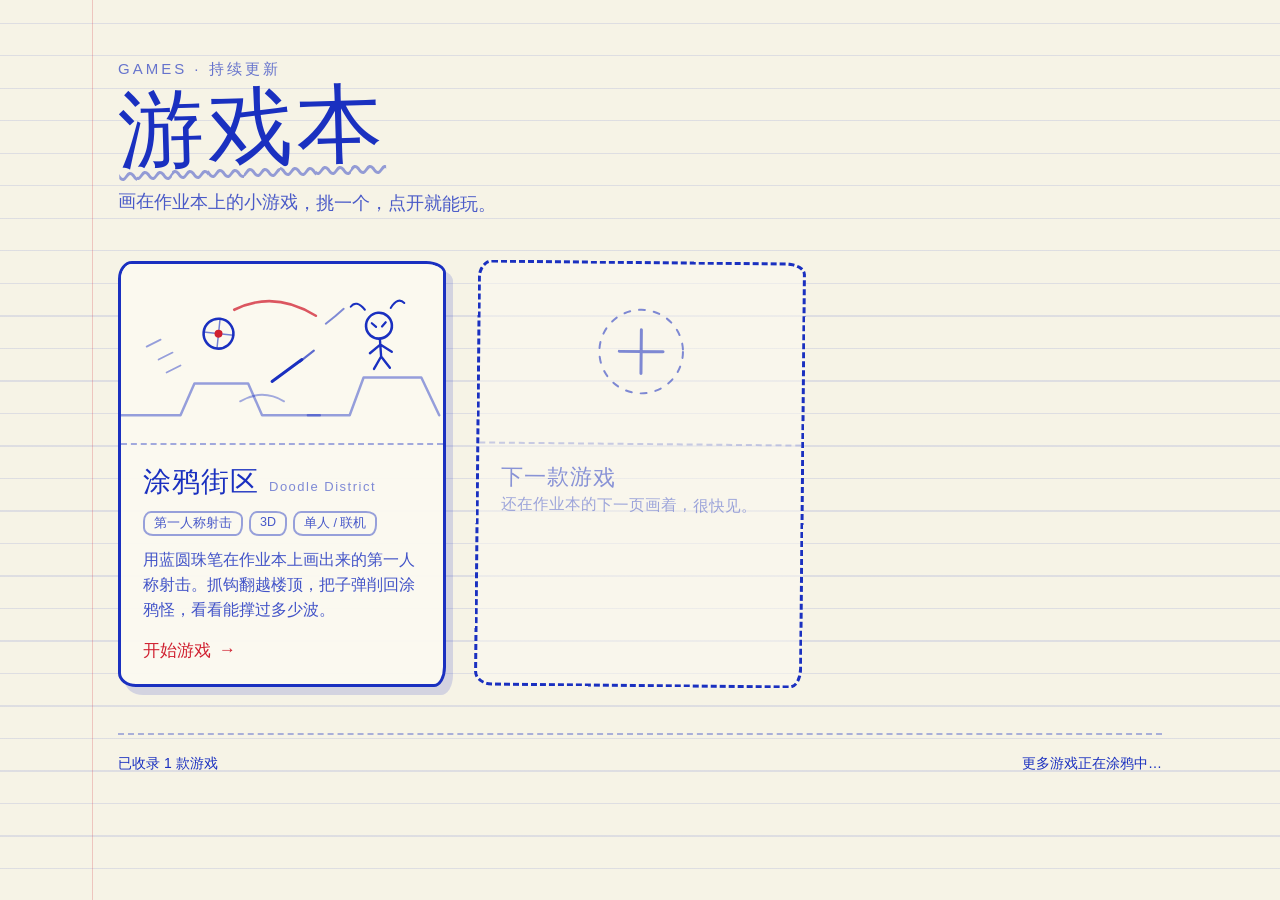
==== index.html @ 91bfc637 "更新索引样式" ====
<!DOCTYPE html>
<html lang="zh-CN">
<head>
<meta charset="utf-8">
<meta name="viewport" content="width=device-width, initial-scale=1">
<title>游戏本 · Games</title>
<meta name="description" content="画在作业本上的小游戏合集。">
<meta name="theme-color" content="#f6f3e6">
<link rel="icon" href="data:image/svg+xml,<svg xmlns='http://www.w3.org/2000/svg' viewBox='0 0 32 32'><rect width='32' height='32' rx='4' fill='%23f6f3e6'/><circle cx='16' cy='16' r='8' fill='none' stroke='%231a30c0' stroke-width='2'/><path d='M16 4v6M16 22v6M4 16h6M22 16h6' stroke='%231a30c0' stroke-width='2'/><circle cx='16' cy='16' r='2' fill='%23d02030'/></svg>">
<style>
:root {
  --ink: #1a30c0;
  --ink-soft: rgba(26, 48, 192, .16);
  --red: #d02030;
  --paper: #f6f3e6;
  --card: rgba(252, 250, 241, .93);
  --font: 'Comic Sans MS', 'Marker Felt', 'Segoe Print', 'Noto Sans SC', 'PingFang SC', 'Microsoft YaHei', sans-serif;
}

* { box-sizing: border-box; }

body {
  margin: 0;
  min-height: 100vh;
  color: var(--ink);
  font-family: var(--font);
  background-color: var(--paper);
  background-image:
    linear-gradient(90deg, rgba(208, 32, 48, .22) 0 1.5px, transparent 1.5px),
    repeating-linear-gradient(0deg, transparent 0 31px, rgba(26, 48, 192, .11) 31px 32.5px);
  background-position: 92px 0, 0 0;
  background-repeat: no-repeat, repeat;
  -webkit-font-smoothing: antialiased;
}

.wrap {
  max-width: 1100px;
  margin: 0 auto;
  padding: 60px 28px 48px;
}

header {
  margin-bottom: 44px;
  animation: settle .5s ease-out both;
}

.kicker {
  font-size: 15px;
  letter-spacing: 3px;
  opacity: .65;
  margin-bottom: 6px;
}

h1 {
  margin: 0;
  font-size: clamp(46px, 8vw, 86px);
  line-height: 1.05;
  letter-spacing: 3px;
  font-weight: normal;
  transform: rotate(-1.6deg);
  transform-origin: left center;
  text-decoration: underline wavy rgba(26, 48, 192, .45);
  text-decoration-thickness: 3px;
  text-underline-offset: 12px;
}

.sub {
  margin: 18px 0 0;
  font-size: 18px;
  opacity: .78;
  transform: rotate(.4deg);
}

.grid {
  display: grid;
  grid-template-columns: repeat(auto-fill, minmax(300px, 1fr));
  gap: 30px;
}

.card {
  display: flex;
  flex-direction: column;
  color: var(--ink);
  text-decoration: none;
  background: var(--card);
  border: 3px solid var(--ink);
  border-radius: 14px 20px 12px 18px / 18px 12px 20px 14px;
  box-shadow: 7px 8px 0 var(--ink-soft);
  overflow: hidden;
  transform: rotate(var(--tilt, -.5deg));
  transition: transform .22s ease, box-shadow .22s ease;
  animation: settle .55s ease-out both;
}

.grid > .card:nth-child(3n+2) { --tilt: .55deg; }
.grid > .card:nth-child(3n) { --tilt: -.15deg; }

.card:not(.ghost):hover,
.card:not(.ghost):focus-visible {
  transform: rotate(0deg) translateY(-7px);
  box-shadow: 12px 16px 0 rgba(26, 48, 192, .18);
  outline: none;
}

.card:not(.ghost):focus-visible {
  outline: 3px dashed var(--red);
  outline-offset: 4px;
}

.thumb {
  position: relative;
  aspect-ratio: 16 / 9;
  background: #fbf9ef;
  border-bottom: 2px dashed rgba(26, 48, 192, .4);
  overflow: hidden;
  display: flex;
  align-items: center;
  justify-content: center;
}

.thumb svg { width: 100%; height: 100%; display: block; }

.body { padding: 18px 22px 22px; }

.name {
  display: flex;
  align-items: baseline;
  gap: 10px;
  flex-wrap: wrap;
}

.name h2 {
  margin: 0;
  font-size: 28px;
  font-weight: normal;
  letter-spacing: 1px;
}

.name span {
  font-size: 13px;
  letter-spacing: 1.5px;
  opacity: .55;
}

.tags {
  display: flex;
  flex-wrap: wrap;
  gap: 6px;
  margin: 10px 0 12px;
}

.tag {
  font-size: 12.5px;
  padding: 2px 9px;
  border: 2px solid rgba(26, 48, 192, .55);
  border-radius: 8px 11px 7px 10px / 10px 7px 11px 8px;
  opacity: .8;
}

.desc {
  margin: 0;
  font-size: 15.5px;
  line-height: 1.6;
  opacity: .82;
}

.go {
  margin-top: 16px;
  font-size: 17px;
  color: var(--red);
  display: inline-flex;
  align-items: center;
  gap: 8px;
}

.go .arrow { transition: transform .22s ease; }
.card:hover .go .arrow,
.card:focus-visible .go .arrow { transform: translateX(5px); }

.ghost {
  border-style: dashed;
  background: rgba(252, 250, 241, .5);
  box-shadow: none;
  cursor: default;
}

.ghost .thumb {
  border-bottom-color: rgba(26, 48, 192, .22);
  background: transparent;
}

.ghost .body { opacity: .5; }
.ghost .name h2 { font-size: 22px; }

footer {
  margin-top: 46px;
  padding-top: 20px;
  border-top: 2px dashed rgba(26, 48, 192, .35);
  display: flex;
  justify-content: space-between;
  gap: 16px;
  flex-wrap: wrap;
  font-size: 14px;
  opacity: .6;
  animation: settle .6s .2s ease-out both;
}

@keyframes settle {
  from { opacity: 0; transform: translateY(14px) rotate(var(--tilt, 0deg)); }
  to   { opacity: 1; transform: translateY(0) rotate(var(--tilt, 0deg)); }
}

@media (prefers-reduced-motion: reduce) {
  *, *::before, *::after { animation: none !important; transition: none !important; }
}

@media (max-width: 640px) {
  body { background-position: 42px 0, 0 0; }
  .wrap { padding: 40px 18px 36px; }
  .grid { grid-template-columns: 1fr; gap: 24px; }
  header { margin-bottom: 32px; }
}
</style>
</head>
<body>
<main class="wrap">
  <header>
    <div class="kicker">GAMES · 持续更新</div>
    <h1>游戏本</h1>
    <p class="sub">画在作业本上的小游戏，挑一个，点开就能玩。</p>
  </header>

  <section class="grid" id="grid" aria-label="游戏列表"></section>

  <footer>
    <span id="count"></span>
    <span>更多游戏正在涂鸦中…</span>
  </footer>
</main>

<script>
/* 新增游戏：在 GAMES 里加一项即可。href 指向游戏目录（目录里放 index.html）。 */
const GAMES = [
  {
    title: '涂鸦街区',
    en: 'Doodle District',
    desc: '用蓝圆珠笔在作业本上画出来的第一人称射击。抓钩翻越楼顶，把子弹削回涂鸦怪，看看能撑过多少波。',
    tags: ['第一人称射击', '3D', '单人 / 联机'],
    href: './doodleshooter/',
    art: 'shooter'
  }
];

function art(name) {
  if (name === 'shooter') {
    return `<svg viewBox="0 0 320 180" aria-hidden="true">
      <g fill="none" stroke="#1a30c0" stroke-linecap="round" stroke-linejoin="round">
        <path d="M-4 152 L58 152 L72 120 L126 120 L140 152 L198 152" stroke-width="2.5" opacity=".45"/>
        <path d="M186 152 L228 152 L242 114 L300 114 L318 152" stroke-width="2.5" opacity=".45"/>
        <path d="M118 138 q22 -13 44 0" stroke-width="2" opacity=".4"/>
        <path d="M36 96 l14 -7 M44 109 l14 -7 M24 83 l14 -7" stroke-width="1.8" opacity=".45"/>
        <g transform="rotate(-4 258 70)">
          <circle cx="258" cy="62" r="13" stroke-width="2.6"/>
          <path d="M251 59 l4 4 M265 59 l-4 4" stroke-width="2.2"/>
          <path d="M258 75 v18 M258 81 l-11 8 M258 81 l11 8 M258 93 l-8 12 M258 93 l8 12" stroke-width="2.4"/>
          <path d="M245 45 q-8 -11 -14 -4 M271 45 q8 -11 14 -4" stroke-width="2"/>
        </g>
        <g transform="rotate(6 96 72)">
          <circle cx="96" cy="70" r="15" stroke-width="2.6"/>
          <path d="M96 55 v30 M81 70 h30" stroke-width="1.5" opacity=".6"/>
          <circle cx="96" cy="70" r="4" fill="#d02030" stroke="none"/>
        </g>
        <path d="M112 46 q40 -20 82 6" stroke="#d02030" stroke-width="2.6" opacity=".75"/>
        <path d="M150 118 l30 -22" stroke-width="3"/>
        <path d="M178 98 l14 -11" stroke-width="2.2" opacity=".7"/>
        <path d="M204 60 l10 -8 M214 52 l8 -7" stroke-width="2" opacity=".55"/>
      </g>
    </svg>`;
  }
  return `<svg viewBox="0 0 320 180" aria-hidden="true">
    <g fill="none" stroke="#1a30c0" stroke-linecap="round" stroke-linejoin="round">
      <circle cx="160" cy="88" r="34" stroke-width="3"/>
      <path d="M160 34 v18 M160 124 v18 M106 88 h18 M196 88 h18" stroke-width="2.2" opacity=".6"/>
      <circle cx="160" cy="88" r="6" fill="#d02030" stroke="none"/>
    </g>
  </svg>`;
}

const grid = document.getElementById('grid');

grid.innerHTML = GAMES.map((g, i) => `
  <a class="card" href="${g.href}" style="animation-delay:${i * 70}ms" aria-label="${g.title}">
    <div class="thumb">${art(g.art)}</div>
    <div class="body">
      <div class="name"><h2>${g.title}</h2><span>${g.en || ''}</span></div>
      <div class="tags">${(g.tags || []).map(t => `<span class="tag">${t}</span>`).join('')}</div>
      <p class="desc">${g.desc}</p>
      <div class="go">开始游戏 <span class="arrow">→</span></div>
    </div>
  </a>`).join('') + `
  <div class="card ghost" style="animation-delay:${GAMES.length * 70}ms">
    <div class="thumb">
      <svg viewBox="0 0 320 180" aria-hidden="true">
        <g fill="none" stroke="#1a30c0" stroke-linecap="round" stroke-linejoin="round" opacity=".55">
          <path d="M160 66 v44 M138 88 h44" stroke-width="3"/>
          <circle cx="160" cy="88" r="42" stroke-width="2" stroke-dasharray="6 9"/>
        </g>
      </svg>
    </div>
    <div class="body">
      <div class="name"><h2>下一款游戏</h2></div>
      <p class="desc">还在作业本的下一页画着，很快见。</p>
    </div>
  </div>`;

document.getElementById('count').textContent = `已收录 ${GAMES.length} 款游戏`;
</script>
</body>
</html>
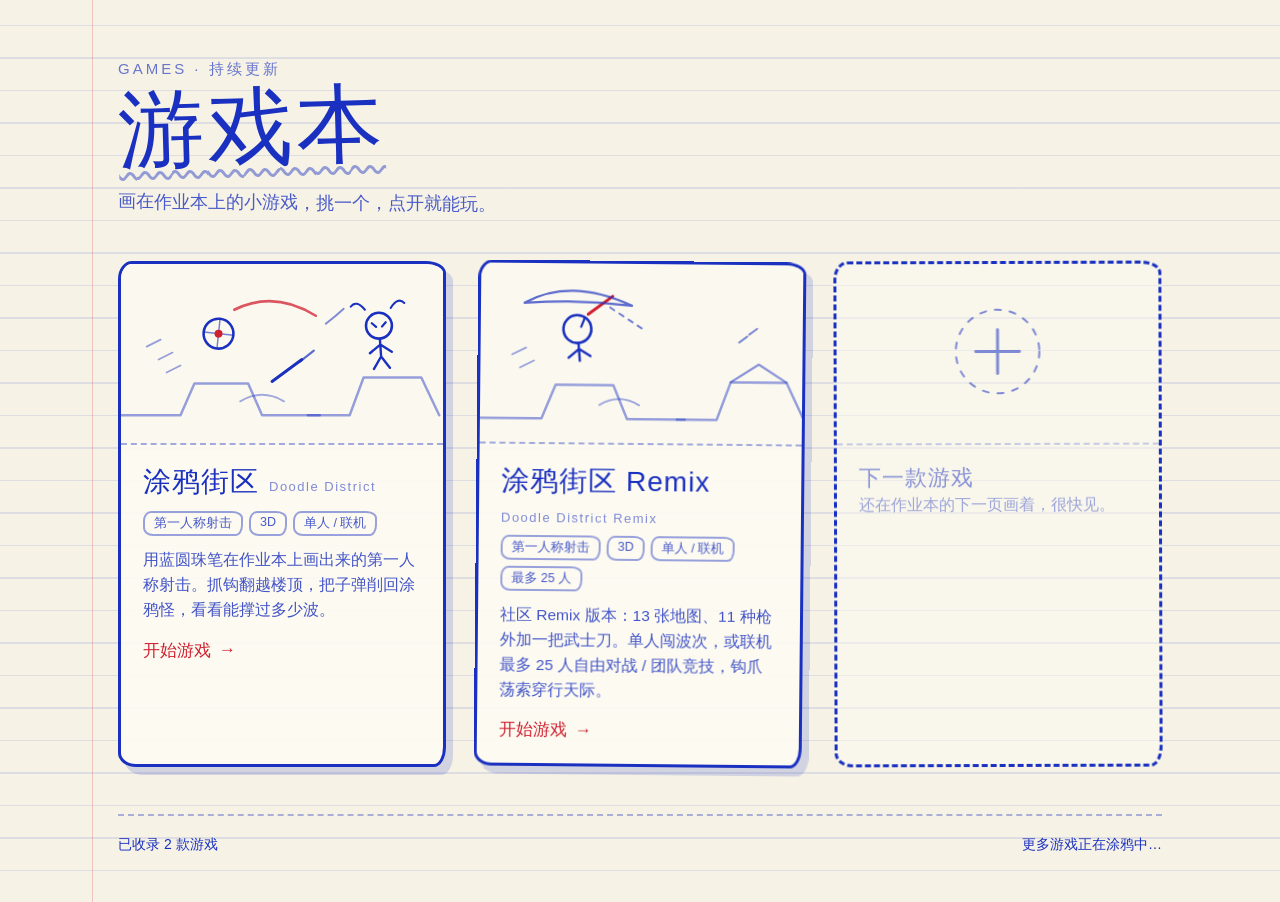
==== commit 0036c4ee: "增加新游戏" ====
--- a/index.html
+++ b/index.html
@@ -248,10 +248,38 @@
     tags: ['第一人称射击', '3D', '单人 / 联机'],
     href: './doodleshooter/',
     art: 'shooter'
+  },
+  {
+    title: '涂鸦街区 Remix',
+    en: 'Doodle District Remix',
+    desc: '社区 Remix 版本：13 张地图、11 种枪外加一把武士刀。单人闯波次，或联机最多 25 人自由对战 / 团队竞技，钩爪荡索穿行天际。',
+    tags: ['第一人称射击', '3D', '单人 / 联机', '最多 25 人'],
+    href: './doodleshooter-remix/',
+    art: 'shooter-remix'
   }
 ];
 
 function art(name) {
+  if (name === 'shooter-remix') {
+    return `<svg viewBox="0 0 320 180" aria-hidden="true">
+      <g fill="none" stroke="#1a30c0" stroke-linecap="round" stroke-linejoin="round">
+        <path d="M-4 156 L60 156 L74 122 L132 122 L146 156 L204 156" stroke-width="2.5" opacity=".45"/>
+        <path d="M196 156 L236 156 L250 118 L306 118 L324 156" stroke-width="2.5" opacity=".45"/>
+        <path d="M250 118 L278 100 L306 118" stroke-width="2.2" opacity=".5"/>
+        <path d="M118 142 q20 -12 40 0" stroke-width="2" opacity=".4"/>
+        <path d="M30 92 l14 -7 M38 105 l14 -7" stroke-width="1.8" opacity=".45"/>
+        <g transform="rotate(-5 96 74)">
+          <circle cx="96" cy="66" r="14" stroke-width="2.6"/>
+          <path d="M96 80 v18 M96 86 l-11 8 M96 86 l11 8" stroke-width="2.4"/>
+          <path d="M108 52 l26 -16" stroke="#d02030" stroke-width="3"/>
+          <path d="M104 56 l-4 8" stroke-width="2.2"/>
+        </g>
+        <path d="M42 40 q46 -26 108 2 q-54 -6 -108 -2 Z" stroke-width="2.2" opacity=".7"/>
+        <path d="M128 44 l34 22" stroke-width="2" stroke-dasharray="5 6" opacity=".6"/>
+        <path d="M258 78 l8 -6 M268 70 l8 -6" stroke-width="2" opacity=".55"/>
+      </g>
+    </svg>`;
+  }
   if (name === 'shooter') {
     return `<svg viewBox="0 0 320 180" aria-hidden="true">
       <g fill="none" stroke="#1a30c0" stroke-linecap="round" stroke-linejoin="round">
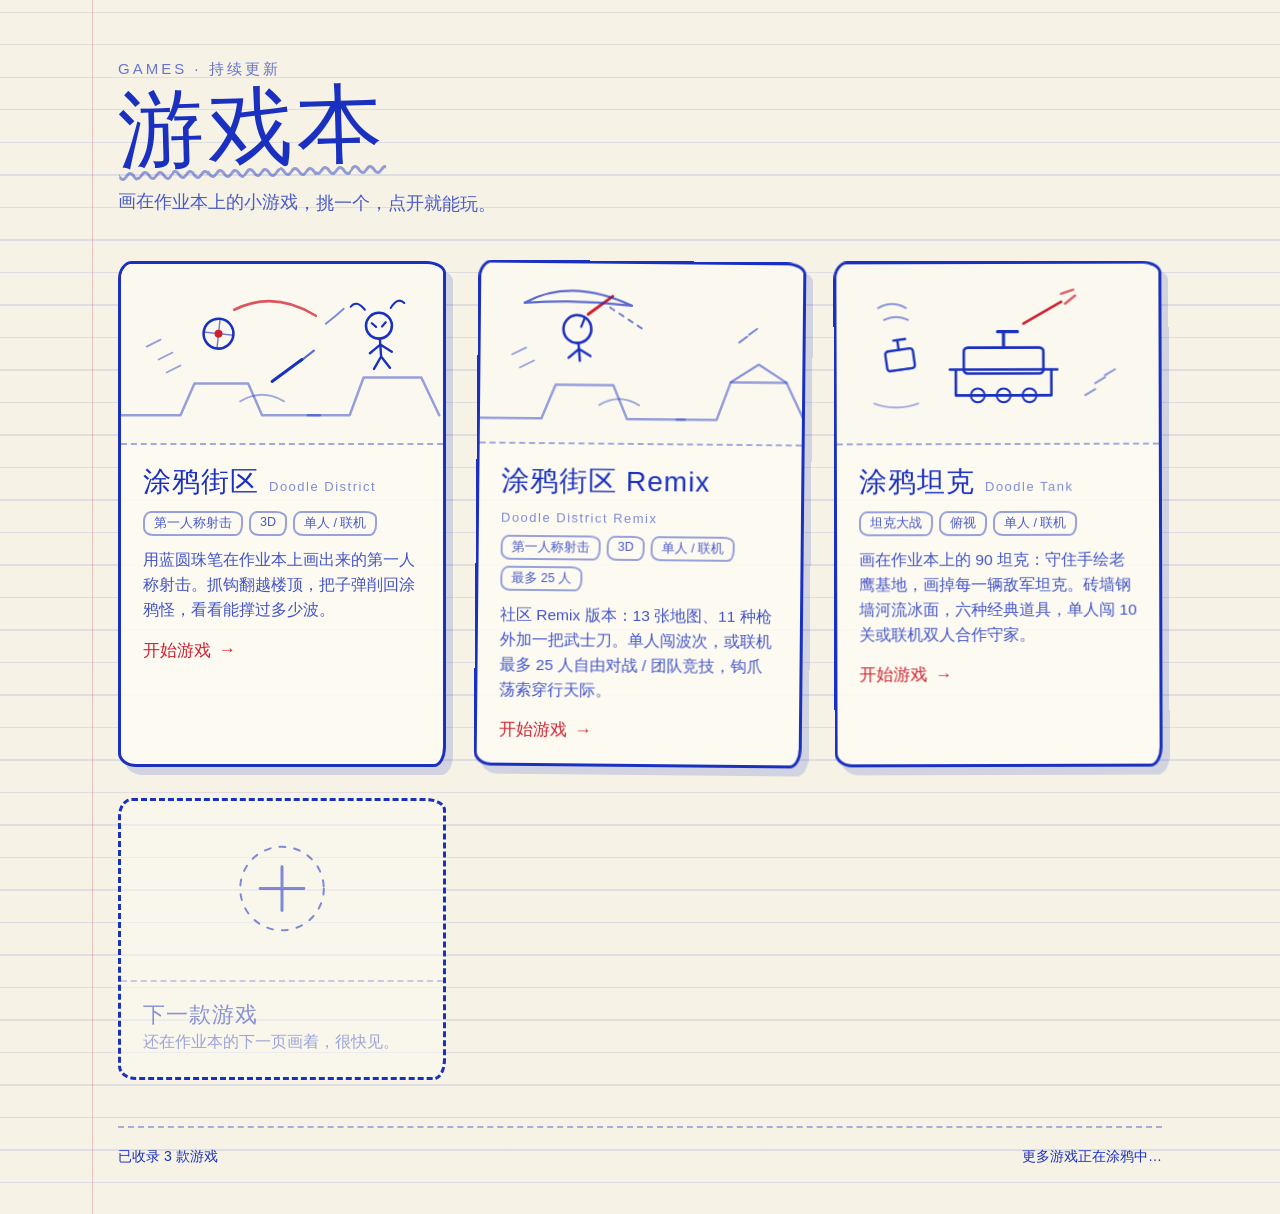
==== commit 6c47556b: "新增90坦克" ====
--- a/index.html
+++ b/index.html
@@ -256,10 +256,42 @@
     tags: ['第一人称射击', '3D', '单人 / 联机', '最多 25 人'],
     href: './doodleshooter-remix/',
     art: 'shooter-remix'
+  },
+  {
+    title: '涂鸦坦克',
+    en: 'Doodle Tank',
+    desc: '画在作业本上的 90 坦克：守住手绘老鹰基地，画掉每一辆敌军坦克。砖墙钢墙河流冰面，六种经典道具，单人闯 10 关或联机双人合作守家。',
+    tags: ['坦克大战', '俯视', '单人 / 联机'],
+    href: './doodletank/',
+    art: 'tank'
   }
 ];
 
 function art(name) {
+  if (name === 'tank') {
+    return `<svg viewBox="0 0 320 180" aria-hidden="true">
+      <g fill="none" stroke="#1a30c0" stroke-linecap="round" stroke-linejoin="round">
+        <path d="M118 132 h96 M118 132 v-26 h96 v26 M112 106 h108" stroke-width="2.6"/>
+        <rect x="126" y="84" width="80" height="26" rx="4" stroke-width="2.6"/>
+        <path d="M166 84 v-16 M160 68 h20" stroke-width="3.2"/>
+        <circle cx="140" cy="132" r="7" stroke-width="2"/>
+        <circle cx="166" cy="132" r="7" stroke-width="2"/>
+        <circle cx="192" cy="132" r="7" stroke-width="2"/>
+        <path d="M40 44 q14 -8 28 0 M46 56 q12 -6 24 0" stroke-width="2" opacity=".5"/>
+        <g stroke="#d02030" stroke-width="2.6">
+          <path d="M186 60 l38 -22"/>
+          <path d="M224 30 l12 -4 M228 40 l10 -8" opacity=".7"/>
+        </g>
+        <g transform="rotate(-8 62 96)">
+          <rect x="48" y="86" width="28" height="20" rx="3" stroke-width="2.4"/>
+          <path d="M62 86 v-10 M58 76 h12" stroke-width="2.4"/>
+          <path d="M50 106 h24" stroke-width="2" opacity=".6"/>
+        </g>
+        <path d="M258 120 l10 -6 M268 112 l10 -6 M248 132 l10 -6" stroke-width="2" opacity=".5"/>
+        <path d="M36 140 q22 8 44 0" stroke-width="2" opacity=".4"/>
+      </g>
+    </svg>`;
+  }
   if (name === 'shooter-remix') {
     return `<svg viewBox="0 0 320 180" aria-hidden="true">
       <g fill="none" stroke="#1a30c0" stroke-linecap="round" stroke-linejoin="round">
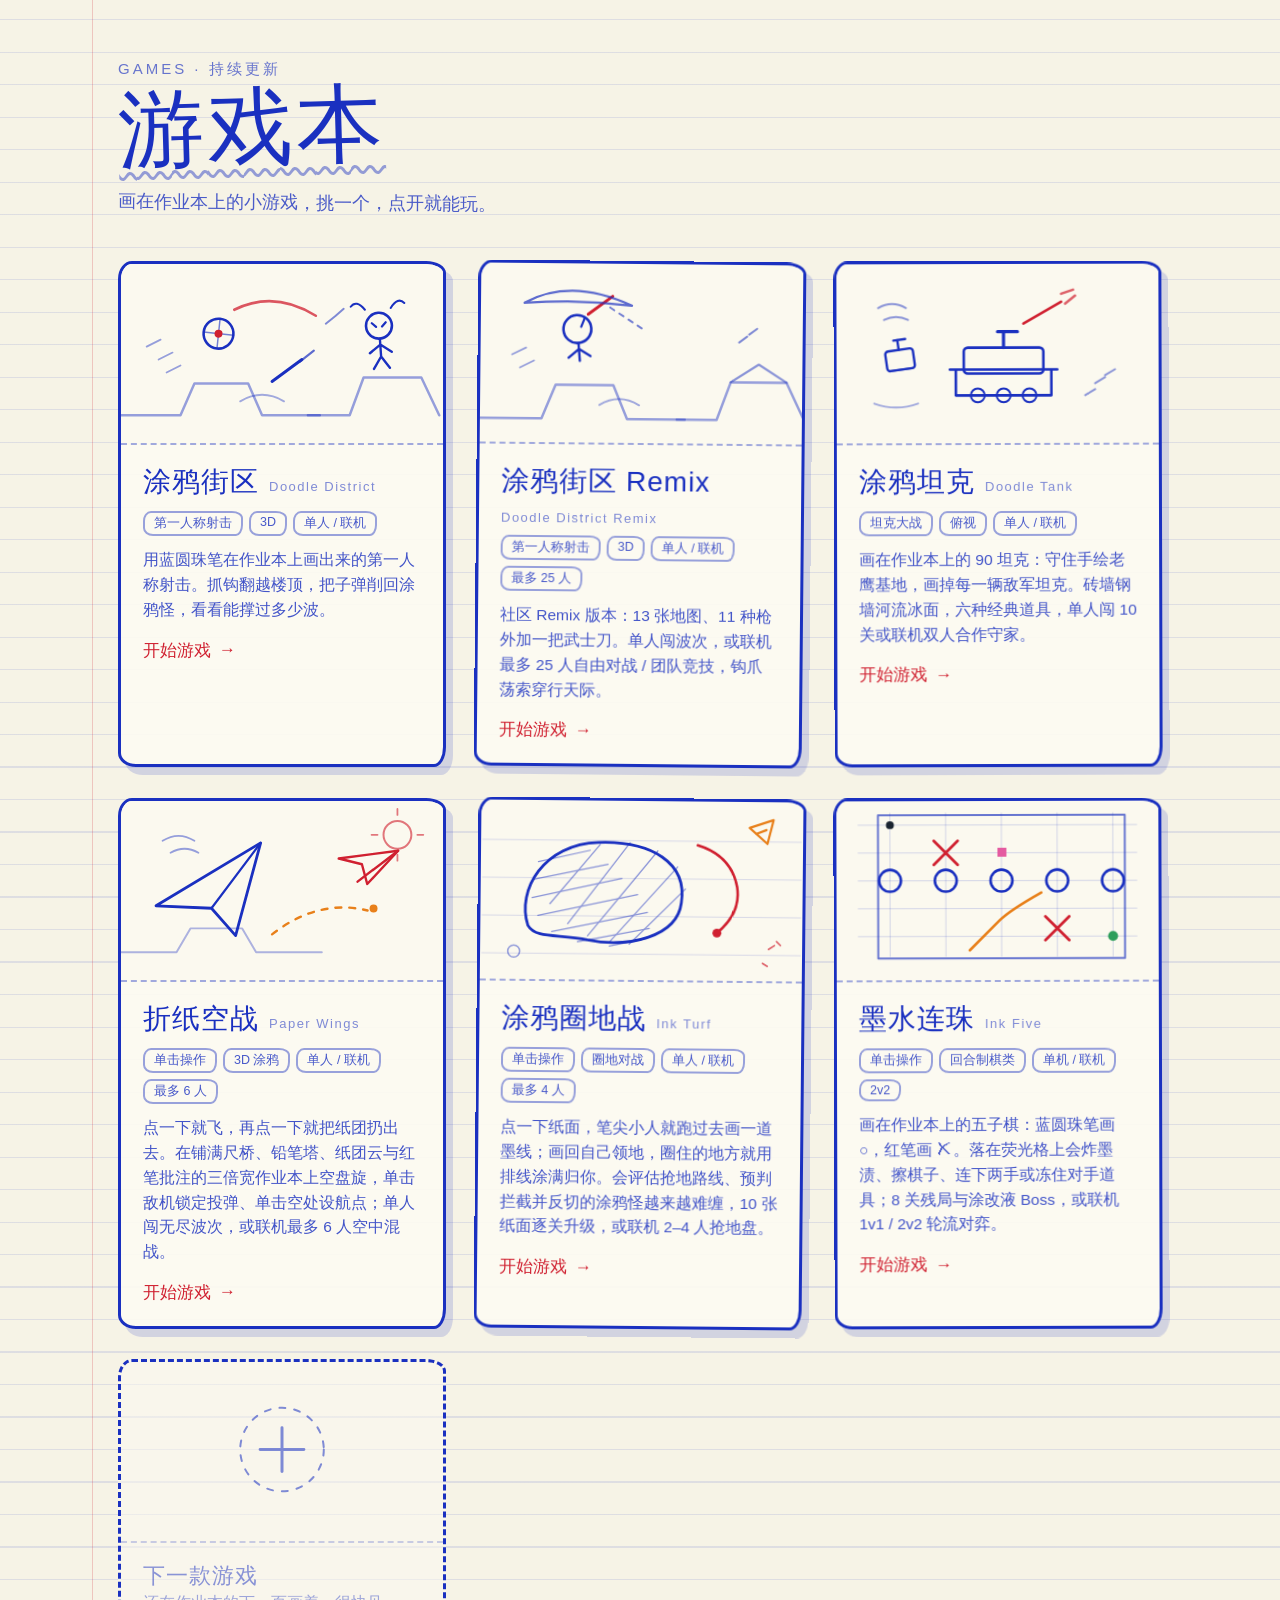
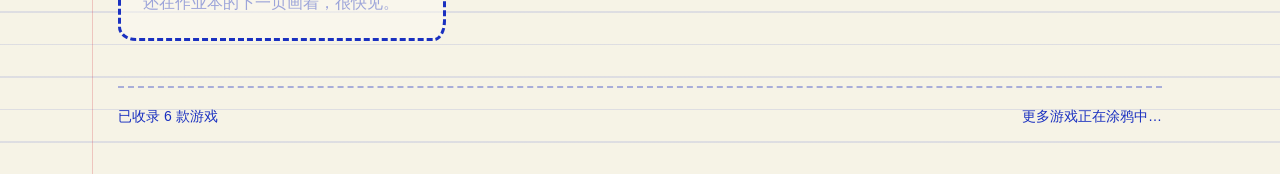
==== commit 6ac68ae2: "更新新游戏" ====
--- a/index.html
+++ b/index.html
@@ -264,10 +264,88 @@
     tags: ['坦克大战', '俯视', '单人 / 联机'],
     href: './doodletank/',
     art: 'tank'
+  },
+  {
+    title: '折纸空战',
+    en: 'Paper Wings',
+    desc: '点一下就飞，再点一下就把纸团扔出去。在铺满尺桥、铅笔塔、纸团云与红笔批注的三倍宽作业本上空盘旋，单击敌机锁定投弹、单击空处设航点；单人闯无尽波次，或联机最多 6 人空中混战。',
+    tags: ['单击操作', '3D 涂鸦', '单人 / 联机', '最多 6 人'],
+    href: './paperwings/',
+    art: 'paperwings'
+  },
+  {
+    title: '涂鸦圈地战',
+    en: 'Ink Turf',
+    desc: '点一下纸面，笔尖小人就跑过去画一道墨线；画回自己领地，圈住的地方就用排线涂满归你。会评估抢地路线、预判拦截并反切的涂鸦怪越来越难缠，10 张纸面逐关升级，或联机 2–4 人抢地盘。',
+    tags: ['单击操作', '圈地对战', '单人 / 联机', '最多 4 人'],
+    href: './inkturf/',
+    art: 'inkturf'
+  },
+  {
+    title: '墨水连珠',
+    en: 'Ink Five',
+    desc: '画在作业本上的五子棋：蓝圆珠笔画 ○，红笔画 ✗。落在荧光格上会炸墨渍、擦棋子、连下两手或冻住对手道具；8 关残局与涂改液 Boss，或联机 1v1 / 2v2 轮流对弈。',
+    tags: ['单击操作', '回合制棋类', '单机 / 联机', '2v2'],
+    href: './inkfive/',
+    art: 'inkfive'
   }
 ];
 
 function art(name) {
+  if (name === 'inkfive') {
+    return `<svg viewBox="0 0 320 180" aria-hidden="true">
+      <g fill="none" stroke="#1a30c0" stroke-linecap="round" stroke-linejoin="round">
+        <path d="M20 24 H300 M20 52 H300 M20 80 H300 M20 108 H300 M20 136 H300" stroke-width="1" opacity=".18"/>
+        <path d="M52 12 V156 M108 12 V156 M164 12 V156 M220 12 V156 M276 12 V156" stroke-width="1" opacity=".18"/>
+        <path d="M40 14 V158 M288 14 V158 M40 14 H288 M40 158 H288" stroke-width="2" opacity=".65"/>
+        <g stroke-width="2.6"><circle cx="52" cy="80" r="11"/><circle cx="108" cy="80" r="11"/><circle cx="164" cy="80" r="11"/><circle cx="220" cy="80" r="11"/><circle cx="276" cy="80" r="11"/></g>
+        <path d="M96 40 l24 24 M120 40 l-24 24" stroke="#d02030" stroke-width="2.8"/>
+        <path d="M208 116 l24 24 M232 116 l-24 24" stroke="#d02030" stroke-width="2.8"/>
+        <path d="M132 150 q16 -16 30 -30 q10 -10 42 -28" stroke="#e8801a" stroke-width="2.6"/>
+        <rect x="160" y="47" width="9" height="9" fill="#e45aa0" stroke="none"/>
+        <circle cx="276" cy="136" r="5" fill="#2e9e5b" stroke="none"/>
+        <circle cx="52" cy="24" r="4" fill="#1a2430" stroke="none"/>
+      </g>
+    </svg>`;
+  }
+  if (name === 'inkturf') {
+    return `<svg viewBox="0 0 320 180" aria-hidden="true">
+      <g fill="none" stroke="#1a30c0" stroke-linecap="round" stroke-linejoin="round">
+        <path d="M0 40 H320 M0 78 H320 M0 116 H320 M0 154 H320" stroke-width="1" opacity=".16"/>
+        <path d="M46 126 C34 90 62 44 116 42 C170 40 206 62 200 102 C196 136 148 148 106 140 C78 134 54 140 46 126 Z" stroke-width="2.8"/>
+        <g stroke-width="1.25" opacity=".5">
+          <path d="M56 62 l52 -12 M50 80 l76 -16 M50 98 l90 -20 M56 116 l100 -22 M70 132 l96 -20 M96 142 l72 -14 M128 146 l38 -8"/>
+          <path d="M118 44 l-50 60 M148 42 l-62 82 M176 50 l-70 86 M196 66 l-68 76 M204 88 l-56 56"/>
+        </g>
+        <path d="M216 44 q34 10 40 42 q4 26 -20 46" stroke="#d02030" stroke-width="2.6"/>
+        <circle cx="236" cy="132" r="4.5" fill="#d02030" stroke="none"/>
+        <g stroke="#e8801a" stroke-width="2.2"><path d="M268 26 l24 -8 l-6 24 Z"/><path d="M275 32 l10 -4"/></g>
+        <circle cx="32" cy="152" r="6" stroke-width="1.6" opacity=".45"/>
+        <path d="M288 148 l6 -4 M296 140 l4 4 M282 162 l5 3" stroke="#d02030" stroke-width="1.6" opacity=".7"/>
+      </g>
+    </svg>`;
+  }
+  if (name === 'paperwings') {
+    return `<svg viewBox="0 0 320 180" aria-hidden="true">
+      <g fill="none" stroke="#1a30c0" stroke-linecap="round" stroke-linejoin="round">
+        <path d="M-4 152 L54 152 L68 128 L120 128 L134 152 L200 152" stroke-width="2" opacity=".35"/>
+        <g transform="rotate(-12 96 92)">
+          <path d="M32 92 L148 52 L104 138 L86 106 Z" stroke-width="2.8"/>
+          <path d="M86 106 L148 52" stroke-width="2.2"/>
+          <path d="M32 92 L86 106" stroke-width="1.6" opacity=".6"/>
+        </g>
+        <path d="M150 134 q46 -36 96 -24" stroke="#e8801a" stroke-width="2.4" stroke-dasharray="6 8"/>
+        <circle cx="252" cy="108" r="4" fill="#e8801a" stroke="none"/>
+        <g stroke="#d02030" stroke-width="2.4" transform="rotate(14 250 66)">
+          <path d="M216 66 l56 -22 l-22 40 l-10 -18 Z"/>
+          <path d="M240 84 l32 -40"/>
+        </g>
+        <path d="M40 40 q16 -10 32 0 M48 52 q14 -8 28 0" stroke-width="1.8" opacity=".45"/>
+        <circle cx="276" cy="34" r="14" stroke="#d02030" stroke-width="2" opacity=".6"/>
+        <path d="M276 14 v-6 M276 54 v6 M256 34 h-6 M296 34 h6" stroke="#d02030" stroke-width="1.8" opacity=".6"/>
+      </g>
+    </svg>`;
+  }
   if (name === 'tank') {
     return `<svg viewBox="0 0 320 180" aria-hidden="true">
       <g fill="none" stroke="#1a30c0" stroke-linecap="round" stroke-linejoin="round">
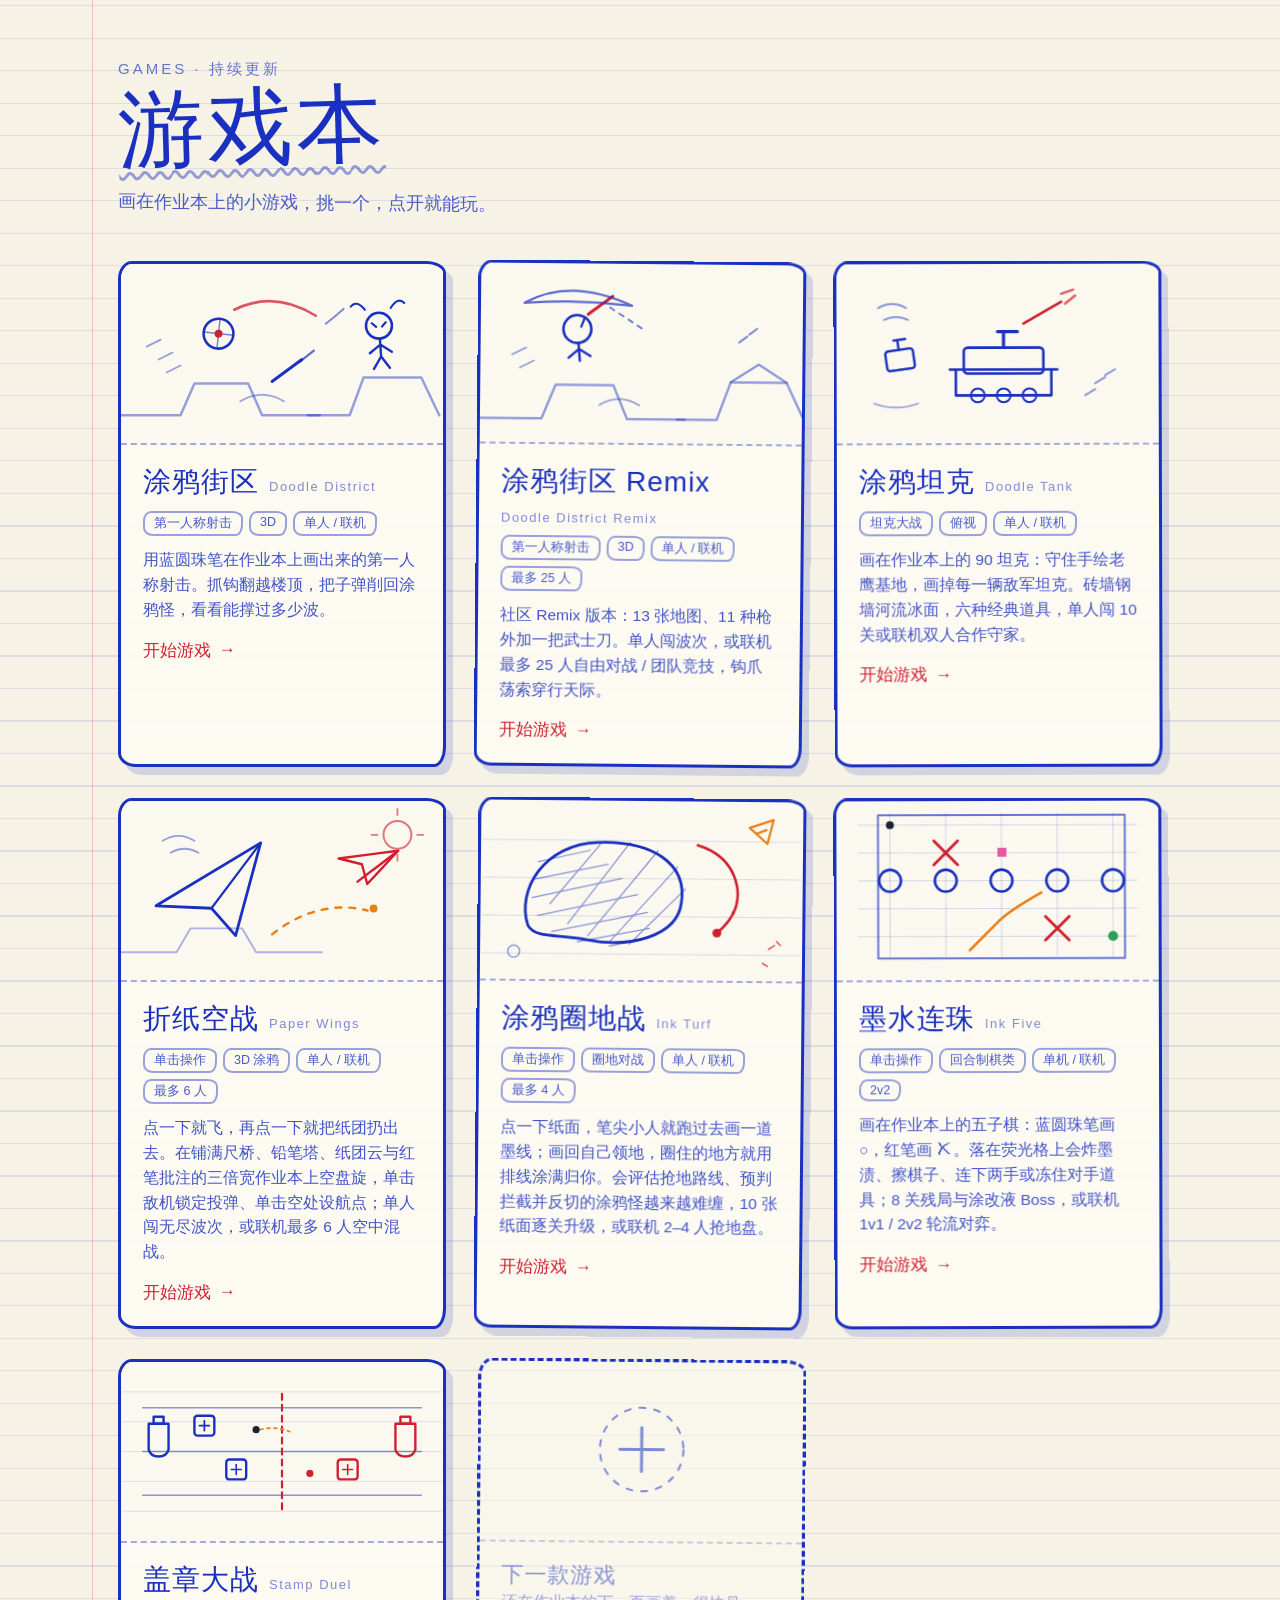
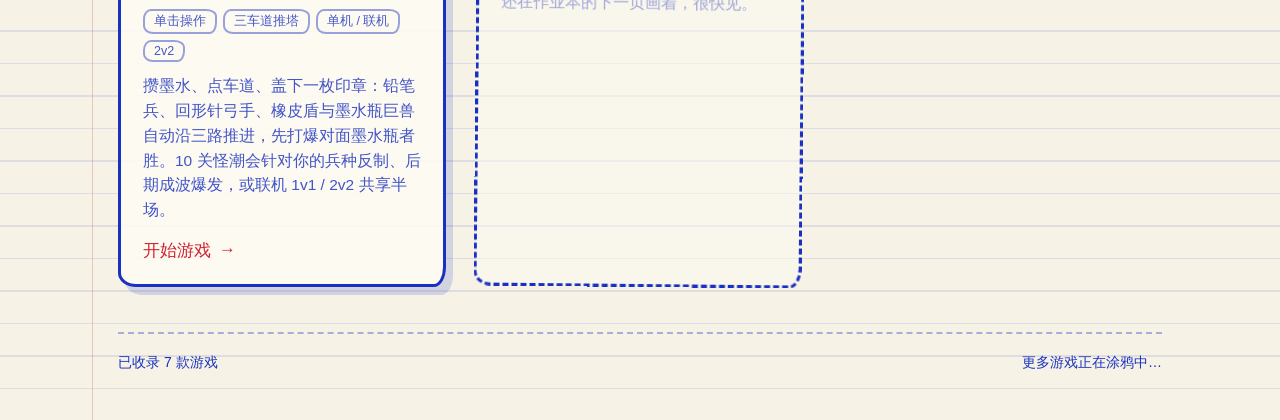
==== commit 5a7b2a53: "新增盖章大战游戏" ====
--- a/index.html
+++ b/index.html
@@ -288,10 +288,38 @@
     tags: ['单击操作', '回合制棋类', '单机 / 联机', '2v2'],
     href: './inkfive/',
     art: 'inkfive'
+  },
+  {
+    title: '盖章大战',
+    en: 'Stamp Duel',
+    desc: '攒墨水、点车道、盖下一枚印章：铅笔兵、回形针弓手、橡皮盾与墨水瓶巨兽自动沿三路推进，先打爆对面墨水瓶者胜。10 关怪潮会针对你的兵种反制、后期成波爆发，或联机 1v1 / 2v2 共享半场。',
+    tags: ['单击操作', '三车道推塔', '单机 / 联机', '2v2'],
+    href: './stampduel/',
+    art: 'stampduel'
   }
 ];
 
 function art(name) {
+  if (name === 'stampduel') {
+    return `<svg viewBox="0 0 320 180" aria-hidden="true">
+      <g fill="none" stroke="#1a30c0" stroke-linecap="round" stroke-linejoin="round">
+        <path d="M0 30 H320 M0 60 H320 M0 90 H320 M0 120 H320 M0 150 H320" stroke-width="1" opacity=".14"/>
+        <path d="M20 46 H300 M20 90 H300 M20 134 H300" stroke-width="1.5" opacity=".5"/>
+        <path d="M160 32 V148" stroke="#d02030" stroke-width="2.2" stroke-dasharray="6 5"/>
+        <g stroke-width="2.4"><path d="M26 62 h20 v26 q-2 7 -10 7 q-8 0 -10 -7 Z"/><path d="M31 55 h10 v7 h-10 Z"/></g>
+        <g stroke="#d02030" stroke-width="2.4"><path d="M274 62 h20 v26 q-2 7 -10 7 q-8 0 -10 -7 Z"/><path d="M279 55 h10 v7 h-10 Z"/></g>
+        <rect x="72" y="54" width="20" height="20" rx="3" stroke-width="2.4"/>
+        <path d="M77 64 h10 M82 59 v10" stroke-width="1.8"/>
+        <rect x="104" y="98" width="20" height="20" rx="3" stroke-width="2.4"/>
+        <path d="M109 108 h10 M114 103 v10" stroke-width="1.6"/>
+        <rect x="216" y="98" width="20" height="20" rx="3" stroke="#d02030" stroke-width="2.4"/>
+        <path d="M221 108 h10 M226 103 v10" stroke="#d02030" stroke-width="1.6"/>
+        <path d="M138 68 q16 -4 30 2" stroke="#e8801a" stroke-width="1.7" stroke-dasharray="3 4"/>
+        <circle cx="134" cy="68" r="3.6" fill="#1a2430" stroke="none"/>
+        <circle cx="188" cy="112" r="3.6" fill="#d02030" stroke="none"/>
+      </g>
+    </svg>`;
+  }
   if (name === 'inkfive') {
     return `<svg viewBox="0 0 320 180" aria-hidden="true">
       <g fill="none" stroke="#1a30c0" stroke-linecap="round" stroke-linejoin="round">
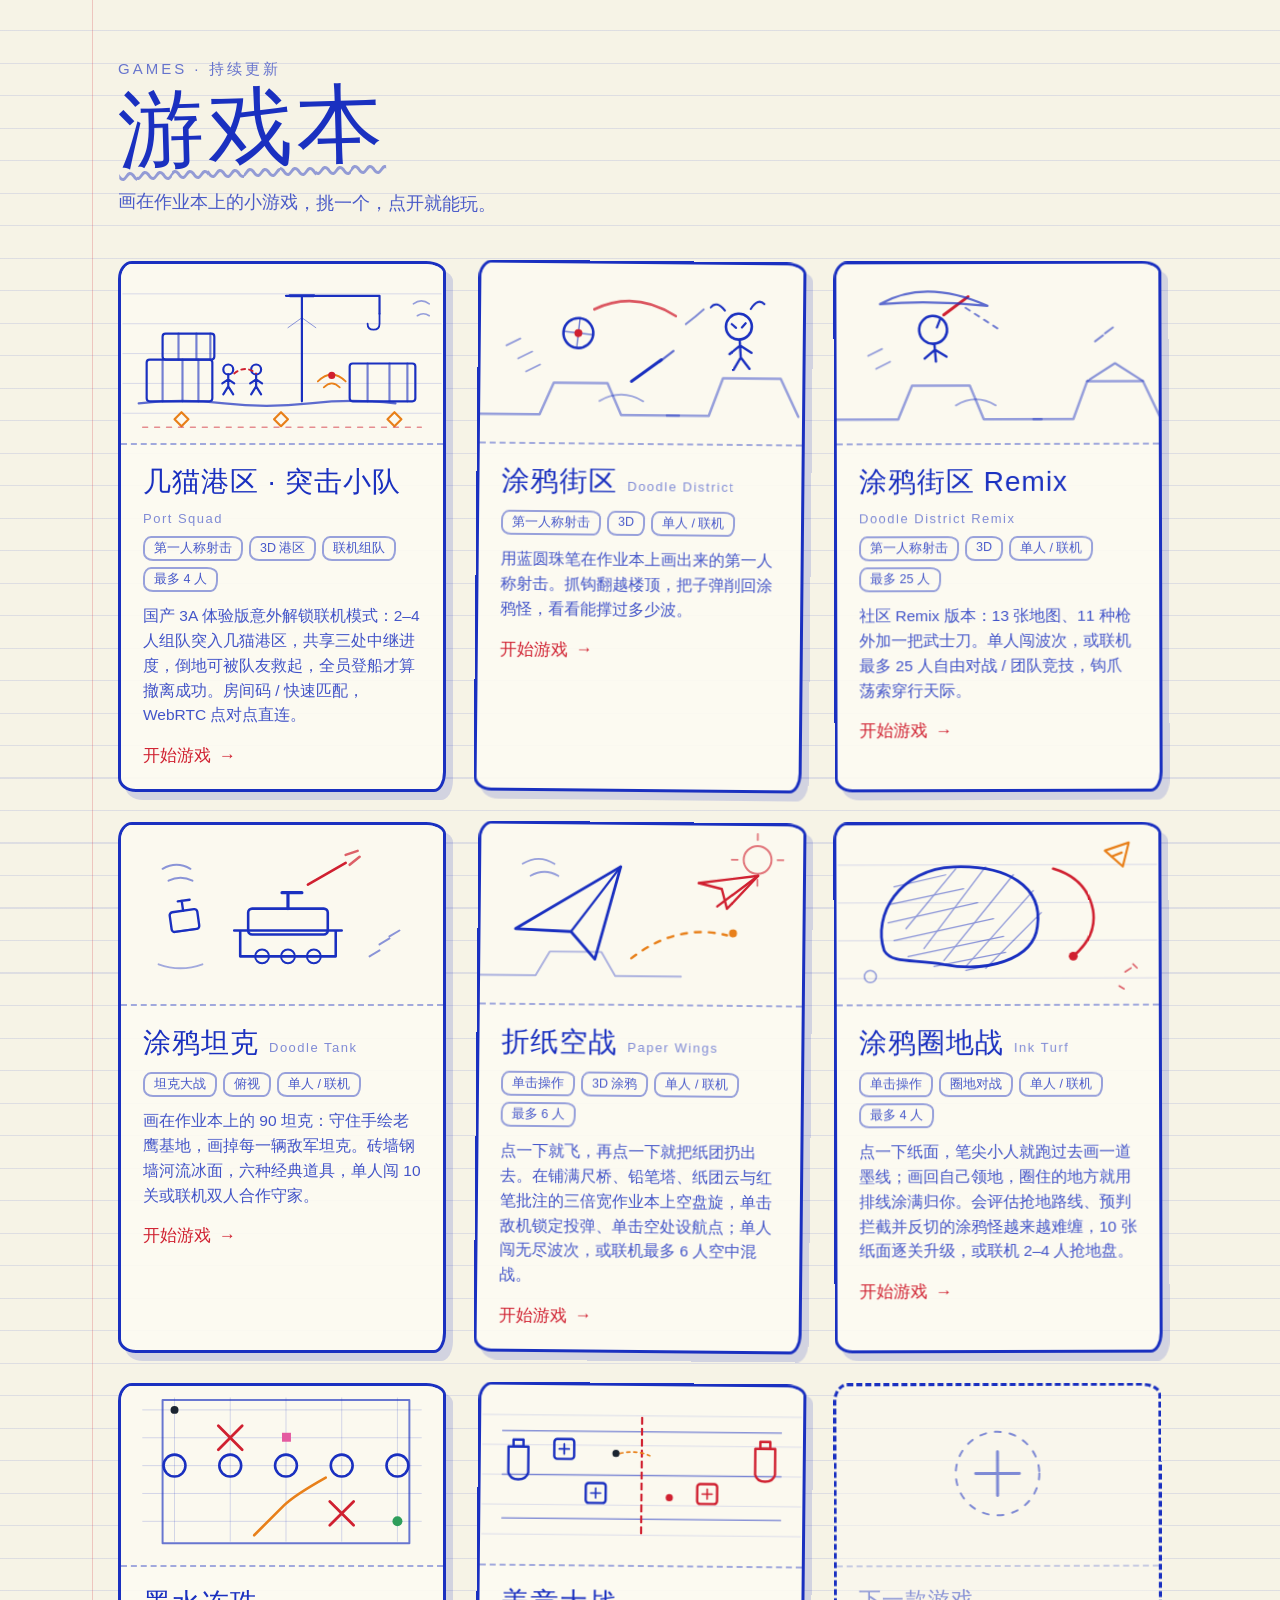
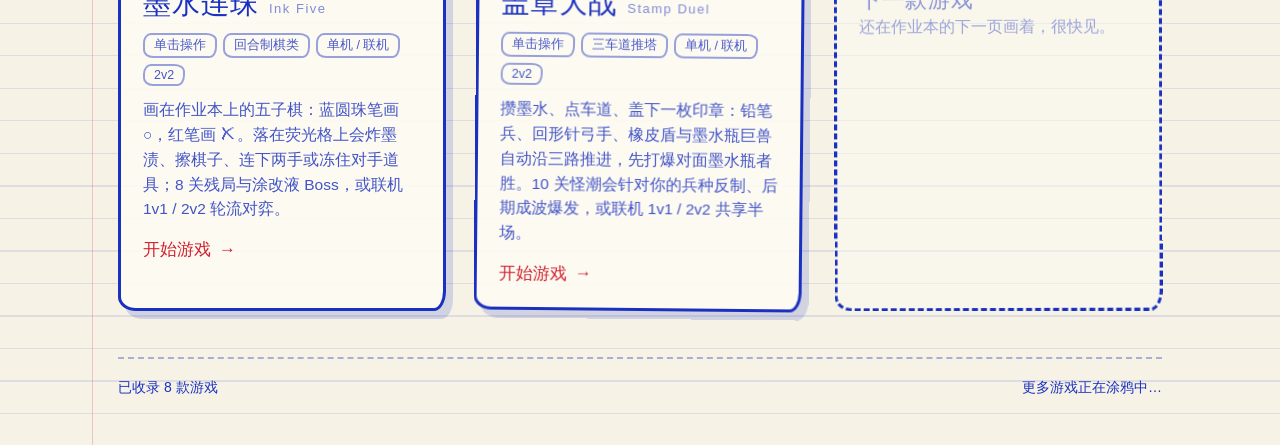
==== commit 8193e771: "新增游戏-几猫港区 · 突击小队" ====
--- a/index.html
+++ b/index.html
@@ -242,6 +242,14 @@
 /* 新增游戏：在 GAMES 里加一项即可。href 指向游戏目录（目录里放 index.html）。 */
 const GAMES = [
   {
+    title: '几猫港区 · 突击小队',
+    en: 'Port Squad',
+    desc: '国产 3A 体验版意外解锁联机模式：2–4 人组队突入几猫港区，共享三处中继进度，倒地可被队友救起，全员登船才算撤离成功。房间码 / 快速匹配，WebRTC 点对点直连。',
+    tags: ['第一人称射击', '3D 港区', '联机组队', '最多 4 人'],
+    href: './jimao-squad/',
+    art: 'jimao-squad'
+  },
+  {
     title: '涂鸦街区',
     en: 'Doodle District',
     desc: '用蓝圆珠笔在作业本上画出来的第一人称射击。抓钩翻越楼顶，把子弹削回涂鸦怪，看看能撑过多少波。',
@@ -300,6 +308,34 @@
 ];
 
 function art(name) {
+  if (name === 'jimao-squad') {
+    return `<svg viewBox="0 0 320 180" aria-hidden="true">
+      <g fill="none" stroke="#1a30c0" stroke-linecap="round" stroke-linejoin="round">
+        <path d="M0 30 H320 M0 60 H320 M0 90 H320 M0 120 H320 M0 150 H320" stroke-width="1" opacity=".16"/>
+        <path d="M16 140 q44 -5 86 0 t86 0 t86 0" stroke-width="2.2" opacity=".7"/>
+        <g stroke-width="2.2">
+          <rect x="24" y="96" width="66" height="42" rx="3"/><path d="M40 96 v42 M60 96 v42 M76 96 v42" opacity=".6"/>
+          <rect x="40" y="70" width="52" height="26" rx="3"/><path d="M56 70 v26 M74 70 v26 M88 70 v26" opacity=".6"/>
+          <rect x="228" y="100" width="66" height="38" rx="3"/><path d="M246 100 v38 M268 100 v38 M286 100 v38" opacity=".6"/>
+        </g>
+        <g stroke-width="2.2"><path d="M180 138 V32 M164 32 h94 M258 32 v18"/><path d="M168 32 h24" stroke-width="3"/></g>
+        <path d="M258 50 v10 q0 6 -6 6 q-6 0 -6 -6" stroke-width="1.8"/>
+        <path d="M180 54 l14 10 M180 54 l-14 10" opacity=".5"/>
+        <g stroke-width="2.2" stroke="#e8801a">
+          <path d="M52 156 l7 -7 l7 7 l-7 7 Z"/><path d="M152 156 l7 -7 l7 7 l-7 7 Z"/><path d="M266 156 l7 -7 l7 7 l-7 7 Z"/>
+        </g>
+        <path d="M20 164 H300" stroke="#d02030" stroke-width="1.4" stroke-dasharray="5 7" opacity=".5"/>
+        <g stroke-width="2.2">
+          <circle cx="106" cy="106" r="5"/><path d="M106 111 v12 M106 116 l-6 4 M106 116 l6 4 M106 123 l-5 8 M106 123 l5 8"/>
+          <circle cx="134" cy="106" r="5"/><path d="M134 111 v12 M134 116 l-6 4 M134 116 l6 4 M134 123 l-5 8 M134 123 l5 8"/>
+        </g>
+        <path d="M112 110 q11 -9 22 0" stroke="#d02030" stroke-width="1.8" stroke-dasharray="4 4"/>
+        <path d="M196 118 q14 -14 28 0 M202 124 q8 -8 16 0" stroke="#e8801a" stroke-width="1.8"/>
+        <circle cx="210" cy="112" r="3.6" fill="#d02030" stroke="none"/>
+        <path d="M292 40 q8 -6 16 0 M296 52 q6 -4 12 0" stroke-width="1.6" opacity=".45"/>
+      </g>
+    </svg>`;
+  }
   if (name === 'stampduel') {
     return `<svg viewBox="0 0 320 180" aria-hidden="true">
       <g fill="none" stroke="#1a30c0" stroke-linecap="round" stroke-linejoin="round">
